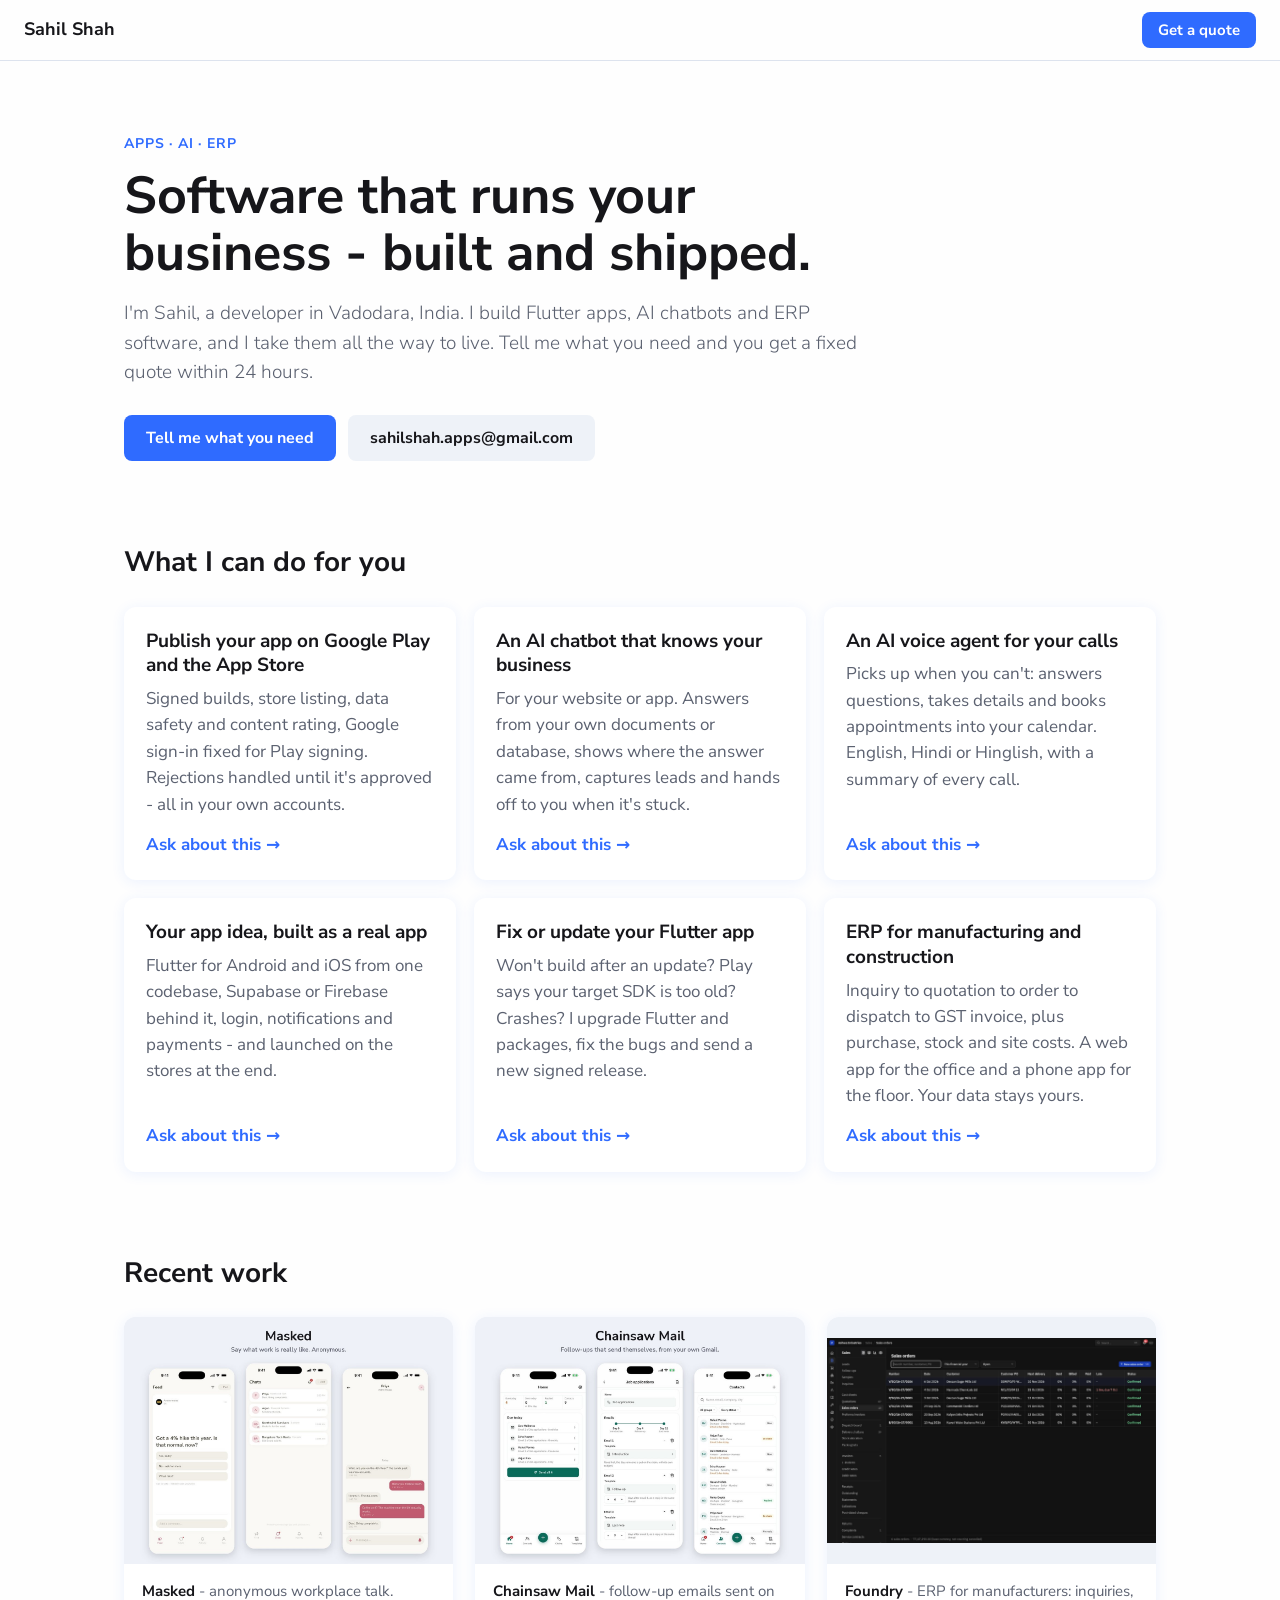
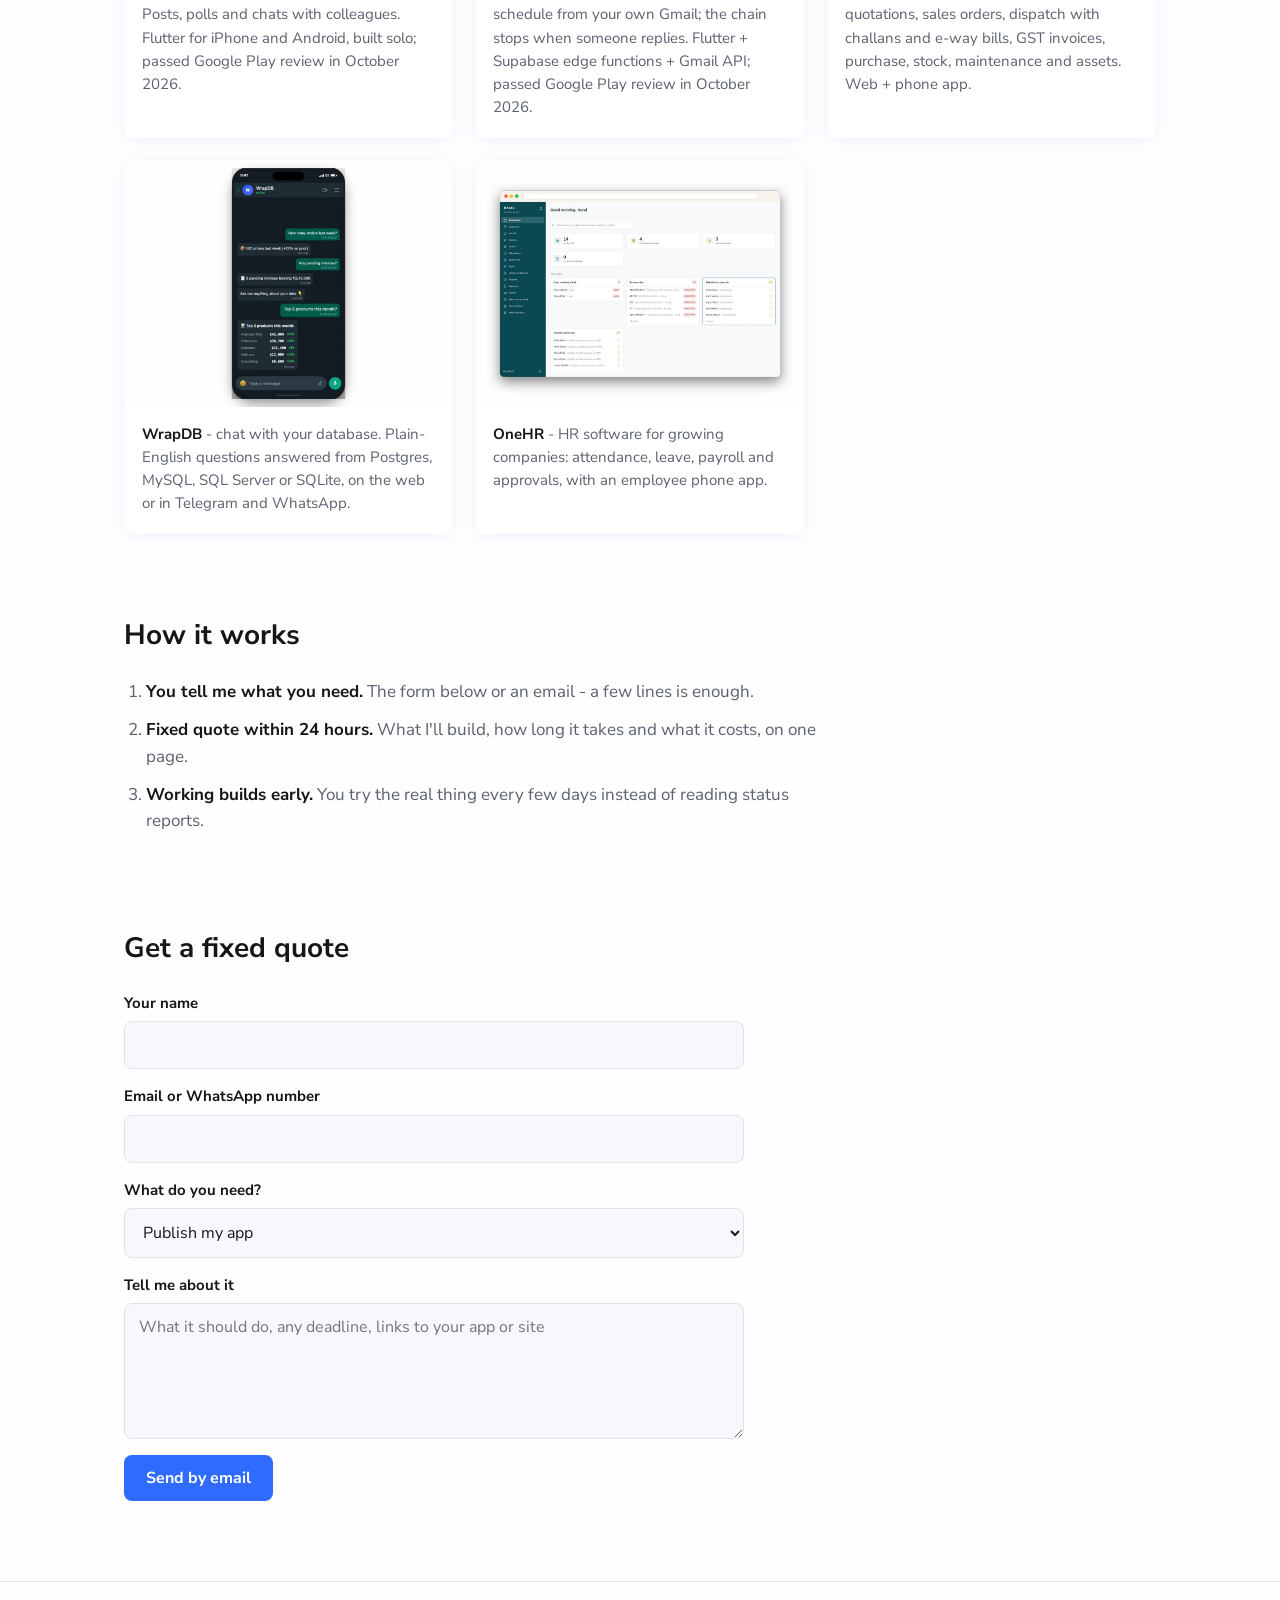
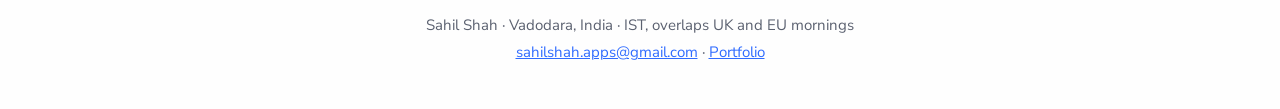
==== hire/index.html @ 2a2dbe0f "Publish 01 Nov 2026 09:06" ====
<!doctype html>
<html lang="en">
<head>
<meta charset="utf-8">
<meta name="viewport" content="width=device-width, initial-scale=1">
<title>Hire a Flutter, AI and ERP developer - Sahil Shah, Vadodara</title>
<meta name="description" content="Flutter apps published on Google Play and the App Store, AI chatbots and voice agents, and ERP software for manufacturing and construction. Fixed quote within 24 hours.">
<meta property="og:title" content="Sahil Shah - apps, AI and ERP, built and shipped">
<meta property="og:description" content="Flutter apps, AI chatbots and ERP software. Fixed quote within 24 hours.">
<meta property="og:type" content="website">
<meta property="og:url" content="https://sahilshahcse.github.io/hire/">
<link rel="canonical" href="https://sahilshahcse.github.io/hire/">
<link rel="preconnect" href="https://fonts.googleapis.com">
<link rel="preconnect" href="https://fonts.gstatic.com" crossorigin>
<link rel="stylesheet" href="https://fonts.googleapis.com/css2?family=Nunito+Sans:wght@300;400;700&display=swap">
<link rel="icon" href="data:image/svg+xml,%3Csvg xmlns='http://www.w3.org/2000/svg' viewBox='0 0 64 64'%3E%3Crect width='64' height='64' rx='12' fill='%232F6BFF'/%3E%3Ctext x='32' y='43' text-anchor='middle' font-family='Arial' font-weight='700' font-size='28' fill='white'%3ESS%3C/text%3E%3C/svg%3E">
<link rel="stylesheet" href="hire.css">
<script type="application/ld+json">
{"@context":"https://schema.org","@type":"ProfessionalService","name":"Sahil Shah - App, AI and ERP development","url":"https://sahilshahcse.github.io/hire/","email":"sahilshah.apps@gmail.com","areaServed":"Worldwide","address":{"@type":"PostalAddress","addressLocality":"Vadodara","addressRegion":"Gujarat","addressCountry":"IN"},"description":"Flutter apps published on Google Play and the App Store, AI chatbots and voice agents, and ERP software for manufacturing and construction."}
</script>
</head>
<body>
<header class="bar">
  <a class="bar__name" href="https://sahilshahcse.github.io/">Sahil Shah</a>
  <a class="btn btn--small" href="#quote">Get a quote</a>
</header>

<main>
  <section class="hero">
    <p class="eyebrow">Apps · AI · ERP</p>
    <h1>Software that runs your business - built and shipped.</h1>
    <p class="lede">I'm Sahil, a developer in Vadodara, India. I build Flutter apps, AI chatbots and ERP software, and I take them all the way to live. Tell me what you need and you get a fixed quote within 24 hours.</p>
    <div class="hero__actions">
      <a class="btn" href="#quote">Tell me what you need</a>
      <a class="btn btn--ghost" href="mailto:sahilshah.apps@gmail.com">sahilshah.apps@gmail.com</a>
    </div>
  </section>

  <section class="block" id="services">
    <h2>What I can do for you</h2>
    <div class="grid">
      <article class="card">
        <h3>Publish your app on Google Play and the App Store</h3>
        <p>Signed builds, store listing, data safety and content rating, Google sign-in fixed for Play signing. Rejections handled until it's approved - all in your own accounts.</p>
        <a class="card__ask" href="#quote" data-need="Publish my app">Ask about this →</a>
      </article>
      <article class="card">
        <h3>An AI chatbot that knows your business</h3>
        <p>For your website or app. Answers from your own documents or database, shows where the answer came from, captures leads and hands off to you when it's stuck.</p>
        <a class="card__ask" href="#quote" data-need="AI chatbot">Ask about this →</a>
      </article>
      <article class="card">
        <h3>An AI voice agent for your calls</h3>
        <p>Picks up when you can't: answers questions, takes details and books appointments into your calendar. English, Hindi or Hinglish, with a summary of every call.</p>
        <a class="card__ask" href="#quote" data-need="AI voice agent">Ask about this →</a>
      </article>
      <article class="card">
        <h3>Your app idea, built as a real app</h3>
        <p>Flutter for Android and iOS from one codebase, Supabase or Firebase behind it, login, notifications and payments - and launched on the stores at the end.</p>
        <a class="card__ask" href="#quote" data-need="New app (MVP)">Ask about this →</a>
      </article>
      <article class="card">
        <h3>Fix or update your Flutter app</h3>
        <p>Won't build after an update? Play says your target SDK is too old? Crashes? I upgrade Flutter and packages, fix the bugs and send a new signed release.</p>
        <a class="card__ask" href="#quote" data-need="Fix or update my app">Ask about this →</a>
      </article>
      <article class="card">
        <h3>ERP for manufacturing and construction</h3>
        <p>Inquiry to quotation to order to dispatch to GST invoice, plus purchase, stock and site costs. A web app for the office and a phone app for the floor. Your data stays yours.</p>
        <a class="card__ask" href="#quote" data-need="ERP software">Ask about this →</a>
      </article>
    </div>
  </section>

  <section class="block" id="work">
    <h2>Recent work</h2>
    <div class="work">
      <figure class="shot">
        <img src="../img/hire/masked.jpg" alt="Masked app screens on iPhone: feed, comments and chats" loading="lazy" width="1200" height="900">
        <figcaption><b>Masked</b> - anonymous workplace talk. Posts, polls and chats with colleagues. Flutter for iPhone and Android, built solo; passed Google Play review in October 2026.</figcaption>
      </figure>
      <figure class="shot">
        <img src="../img/hire/chainsaw.jpg" alt="Chainsaw Mail app screens on iPhone: home, contacts and an email chain" loading="lazy" width="1200" height="900">
        <figcaption><b>Chainsaw Mail</b> - follow-up emails sent on schedule from your own Gmail; the chain stops when someone replies. Flutter + Supabase edge functions + Gmail API; passed Google Play review in October 2026.</figcaption>
      </figure>
      <figure class="shot">
        <img src="../img/hire/foundry.jpg" alt="Foundry ERP sales orders screen" loading="lazy" width="1400" height="875">
        <figcaption><b>Foundry</b> - ERP for manufacturers: inquiries, quotations, sales orders, dispatch with challans and e-way bills, GST invoices, purchase, stock, maintenance and assets. Web + phone app.</figcaption>
      </figure>
      <figure class="shot">
        <img src="../img/hire/wrapdb.jpg" alt="WrapDB chat answering a question from a database" loading="lazy" width="1200" height="900">
        <figcaption><b>WrapDB</b> - chat with your database. Plain-English questions answered from Postgres, MySQL, SQL Server or SQLite, on the web or in Telegram and WhatsApp.</figcaption>
      </figure>
      <figure class="shot">
        <img src="../img/hire/onehr.jpg" alt="OneHR web dashboard" loading="lazy" width="1200" height="900">
        <figcaption><b>OneHR</b> - HR software for growing companies: attendance, leave, payroll and approvals, with an employee phone app.</figcaption>
      </figure>
    </div>
  </section>

  <section class="block" id="how">
    <h2>How it works</h2>
    <ol class="steps">
      <li><b>You tell me what you need.</b> The form below or an email - a few lines is enough.</li>
      <li><b>Fixed quote within 24 hours.</b> What I'll build, how long it takes and what it costs, on one page.</li>
      <li><b>Working builds early.</b> You try the real thing every few days instead of reading status reports.</li>
    </ol>
  </section>

  <section class="block" id="quote">
    <h2>Get a fixed quote</h2>
    <form class="form" id="quote-form">
      <label>Your name<input name="name" required autocomplete="name"></label>
      <label>Email or WhatsApp number<input name="contact" required autocomplete="email"></label>
      <label>What do you need?
        <select name="need">
          <option>Publish my app</option>
          <option>AI chatbot</option>
          <option>AI voice agent</option>
          <option>New app (MVP)</option>
          <option>Fix or update my app</option>
          <option>ERP software</option>
          <option>Something else</option>
        </select>
      </label>
      <label>Tell me about it<textarea name="body" rows="5" required placeholder="What it should do, any deadline, links to your app or site"></textarea></label>
      <button class="btn" type="submit">Send by email</button>
      <p class="form__done" hidden>Your email app is open with the note filled in - press Send there. I reply within 24 hours.</p>
    </form>
  </section>
</main>

<footer class="foot">
  <p>Sahil Shah · Vadodara, India · IST, overlaps UK and EU mornings</p>
  <p><a href="mailto:sahilshah.apps@gmail.com">sahilshah.apps@gmail.com</a> · <a href="https://sahilshahcse.github.io/">Portfolio</a></p>
</footer>
<script src="hire.js"></script>
</body>
</html>
---- hire/hire.css ----
:root {
  --bg: #FEFEFE;
  --panel: #EEF2F8;
  --ink: #16161A;
  --soft: #5B6170;
  --accent: #2F6BFF;
  --line: #DDE3EE;
}

* { box-sizing: border-box; }

body {
  margin: 0;
  background: var(--bg);
  color: var(--ink);
  font: 400 17px/1.55 "Nunito Sans", system-ui, sans-serif;
}

a { color: var(--accent); }

.bar {
  position: sticky;
  top: 0;
  z-index: 2;
  display: flex;
  justify-content: space-between;
  align-items: center;
  padding: 12px 24px;
  background: rgba(254, 254, 254, 0.94);
  border-bottom: 1px solid var(--line);
}

.bar__name { font-weight: 700; color: var(--ink); text-decoration: none; font-size: 18px; }

main { max-width: 1080px; margin: 0 auto; padding: 0 24px; }

.btn {
  display: inline-block;
  padding: 12px 22px;
  border: 0;
  border-radius: 8px;
  background: var(--accent);
  color: #fff;
  font: 700 16px "Nunito Sans", sans-serif;
  text-decoration: none;
  cursor: pointer;
}

.btn--small { padding: 8px 16px; font-size: 15px; }

.btn--ghost { background: var(--panel); color: var(--ink); }

.hero { padding: 72px 0 40px; max-width: 760px; }

.eyebrow { margin: 0 0 12px; color: var(--accent); font-weight: 700; letter-spacing: 0.06em; text-transform: uppercase; font-size: 14px; }

h1 { margin: 0 0 18px; font-size: clamp(34px, 5vw, 52px); line-height: 1.1; }

.lede { margin: 0 0 28px; color: var(--soft); font-size: 19px; font-weight: 300; }

.hero__actions { display: flex; flex-wrap: wrap; gap: 12px; }

.block { padding: 40px 0; }

h2 { margin: 0 0 22px; font-size: 28px; }

.grid { display: grid; grid-template-columns: repeat(auto-fill, minmax(min(300px, 100%), 1fr)); gap: 18px; }

.card {
  display: flex;
  flex-direction: column;
  padding: 22px;
  background: #fff;
  border-radius: 12px;
  box-shadow: 0 2px 14px rgba(47, 107, 255, 0.09);
}

.card h3 { margin: 0 0 8px; font-size: 19px; line-height: 1.3; }

.card p { margin: 0 0 14px; color: var(--soft); flex: 1; }

.card__ask { font-weight: 700; text-decoration: none; }

.work { display: grid; grid-template-columns: repeat(auto-fill, minmax(min(320px, 100%), 1fr)); gap: 22px; }

.shot { margin: 0; background: #fff; border-radius: 12px; overflow: hidden; box-shadow: 0 2px 14px rgba(47, 107, 255, 0.09); }

.shot img { display: block; width: 100%; height: auto; aspect-ratio: 4 / 3; object-fit: contain; background: var(--panel); }

.shot figcaption { padding: 16px 18px 18px; color: var(--soft); font-size: 15px; }

.shot b { color: var(--ink); }

.steps { margin: 0; padding-left: 22px; max-width: 720px; }

.steps li { margin-bottom: 12px; color: var(--soft); }

.steps b { color: var(--ink); }

.form { display: grid; gap: 16px; max-width: 620px; }

.form label { display: grid; gap: 6px; font-weight: 700; font-size: 15px; }

.form input, .form select, .form textarea {
  padding: 12px 14px;
  border: 1px solid var(--line);
  border-radius: 8px;
  background: #F6F8FC;
  color: var(--ink);
  font: 400 16px "Nunito Sans", sans-serif;
}

.form input:focus, .form select:focus, .form textarea:focus { outline: 2px solid var(--accent); outline-offset: 0; }

.form .btn { justify-self: start; }

.form__done { margin: 0; color: #1E9E5A; font-weight: 700; }

.foot { margin-top: 40px; padding: 28px 24px 40px; border-top: 1px solid var(--line); text-align: center; color: var(--soft); font-size: 15px; }

.foot p { margin: 4px 0; }
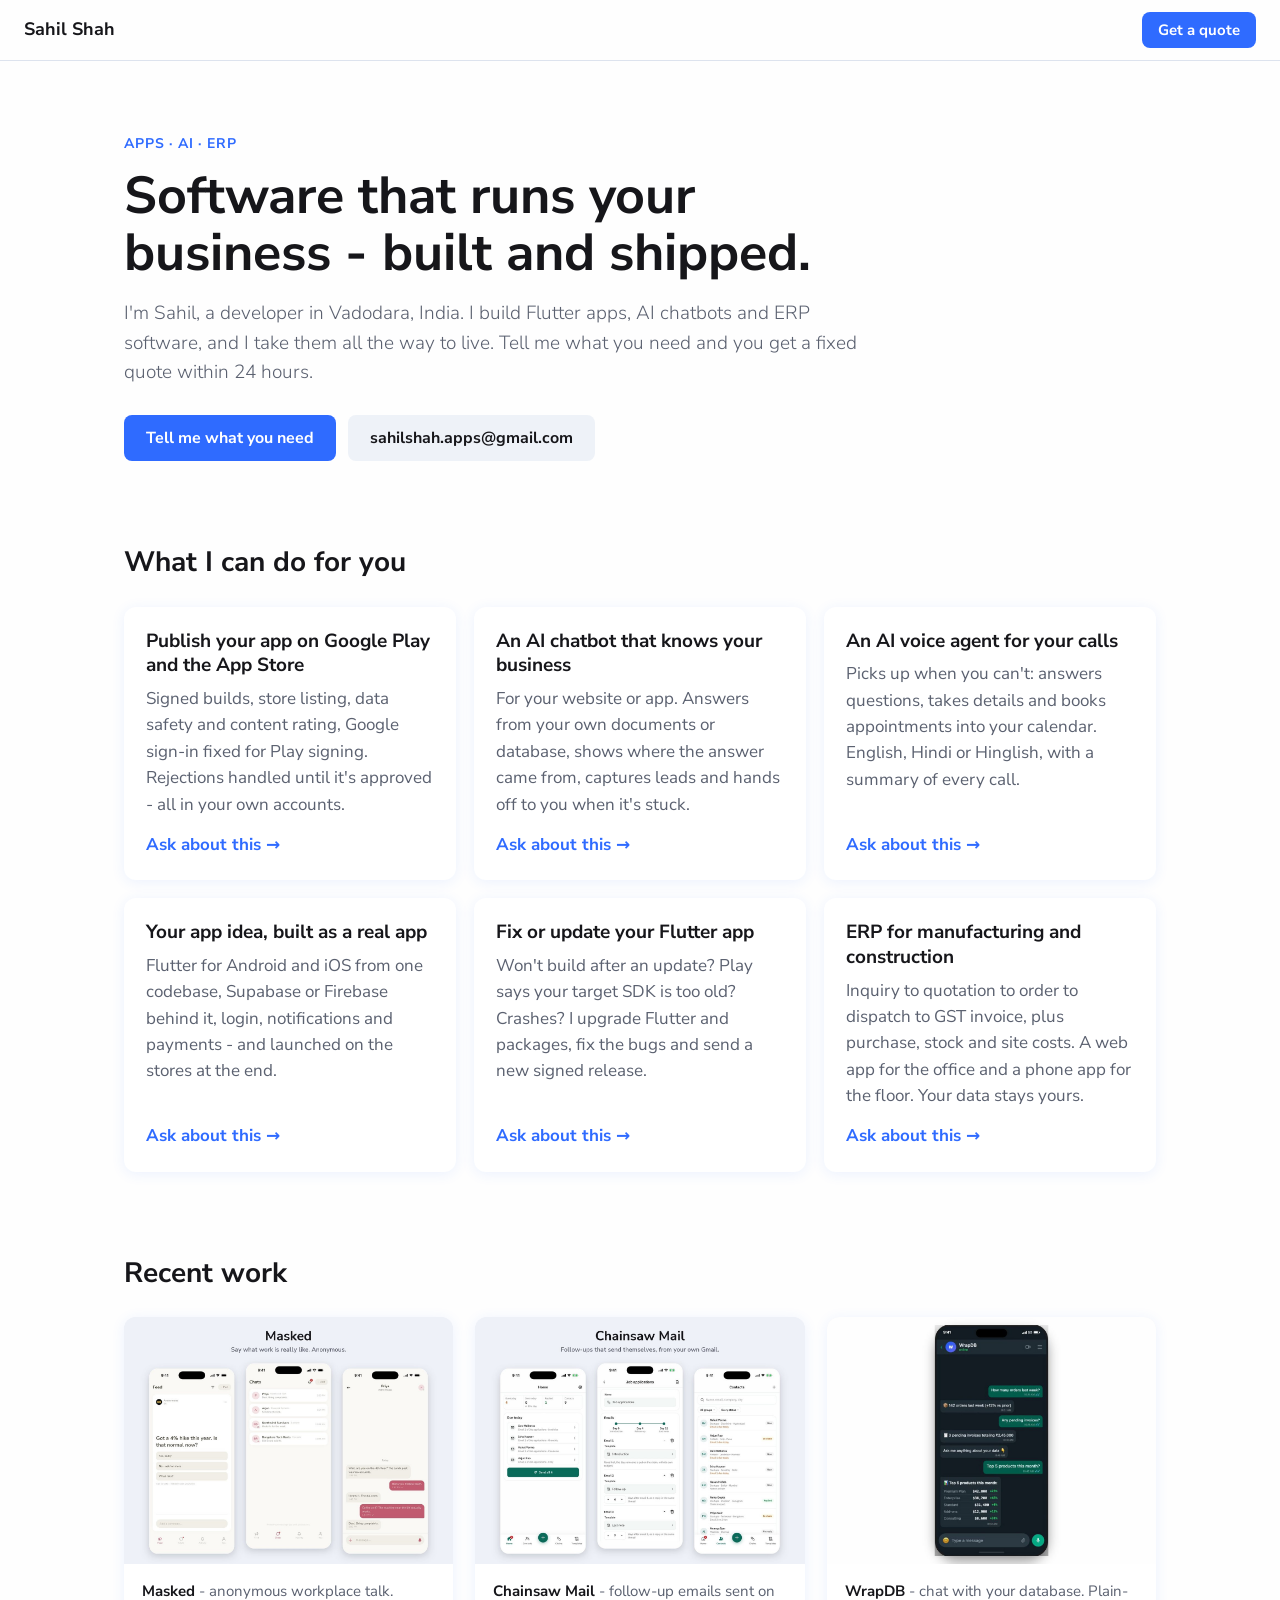
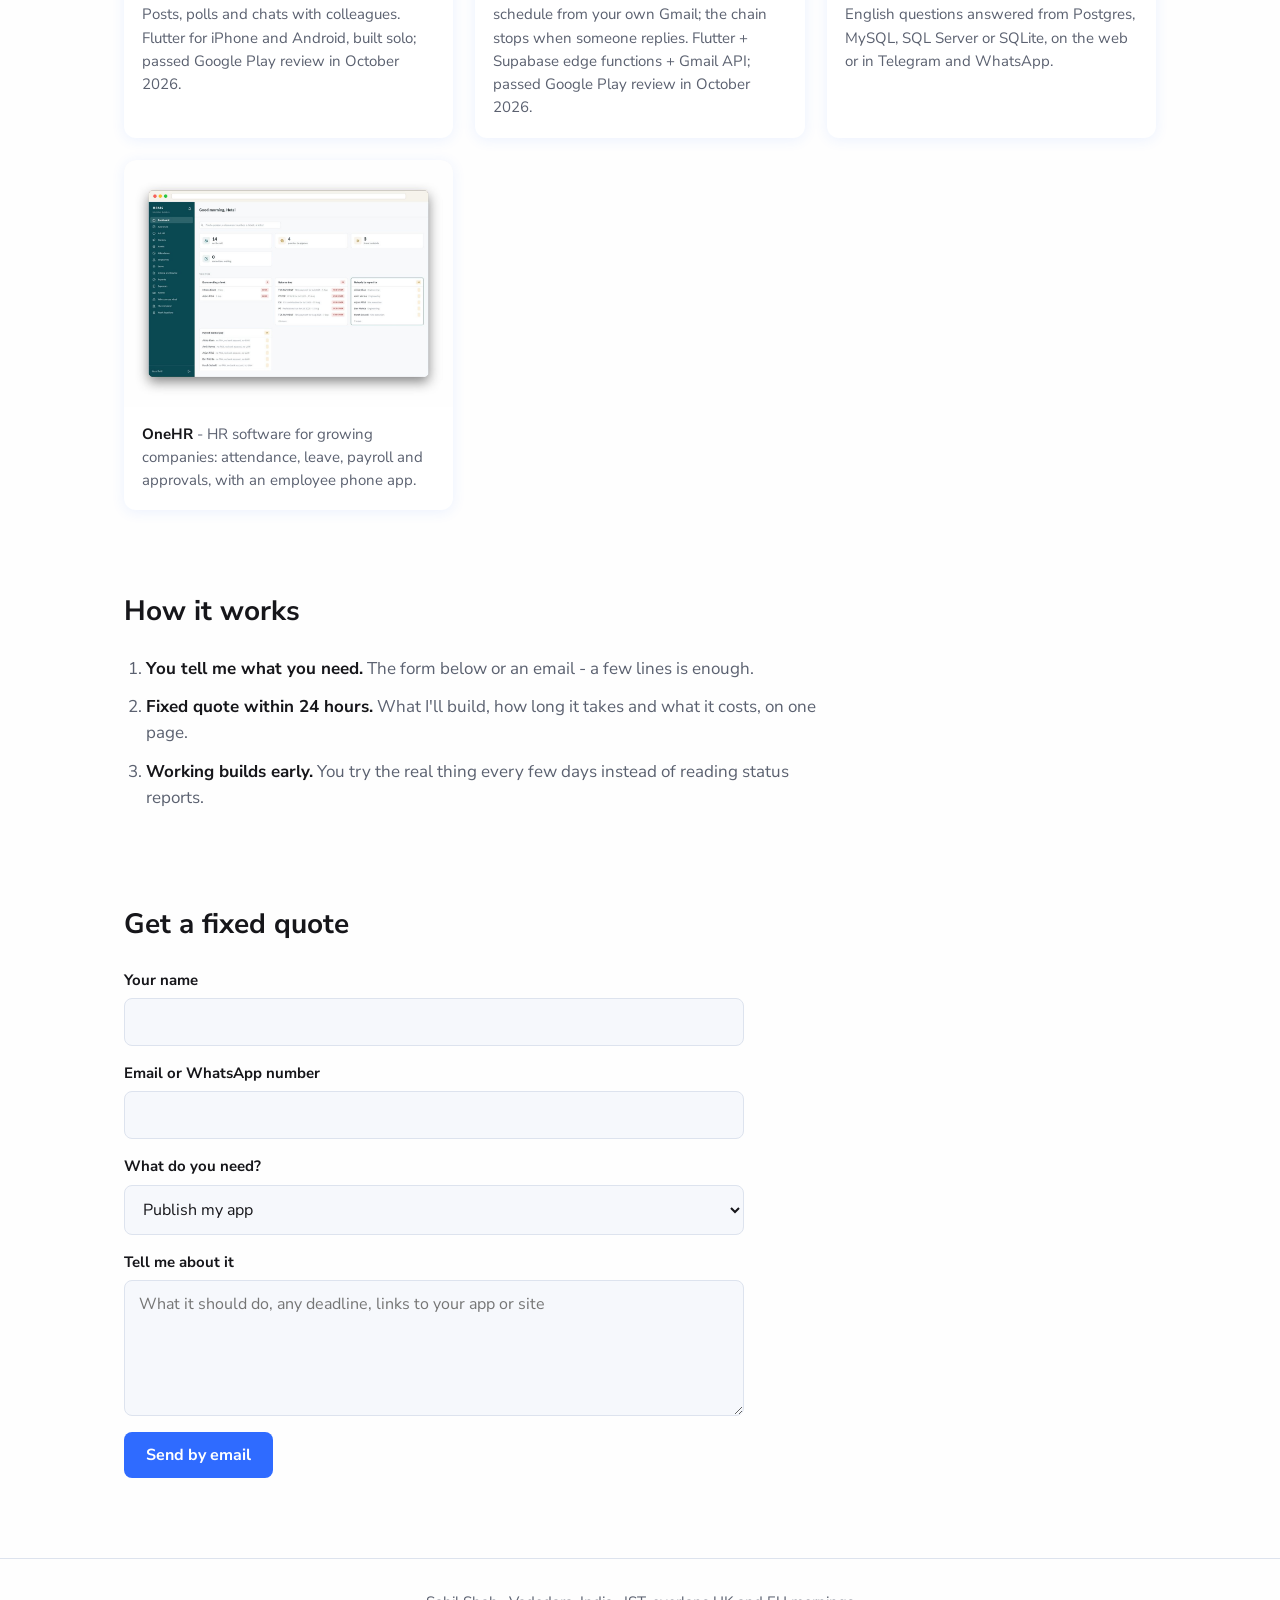
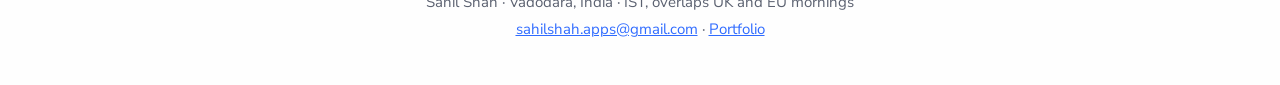
==== commit 3e3effbb: "Publish 04 Nov 2026 10:34" ====
--- a/hire/index.html
+++ b/hire/index.html
@@ -84,10 +84,6 @@
         <figcaption><b>Chainsaw Mail</b> - follow-up emails sent on schedule from your own Gmail; the chain stops when someone replies. Flutter + Supabase edge functions + Gmail API; passed Google Play review in October 2026.</figcaption>
       </figure>
       <figure class="shot">
-        <img src="../img/hire/foundry.jpg" alt="Foundry ERP sales orders screen" loading="lazy" width="1400" height="875">
-        <figcaption><b>Foundry</b> - ERP for manufacturers: inquiries, quotations, sales orders, dispatch with challans and e-way bills, GST invoices, purchase, stock, maintenance and assets. Web + phone app.</figcaption>
-      </figure>
-      <figure class="shot">
         <img src="../img/hire/wrapdb.jpg" alt="WrapDB chat answering a question from a database" loading="lazy" width="1200" height="900">
         <figcaption><b>WrapDB</b> - chat with your database. Plain-English questions answered from Postgres, MySQL, SQL Server or SQLite, on the web or in Telegram and WhatsApp.</figcaption>
       </figure>
